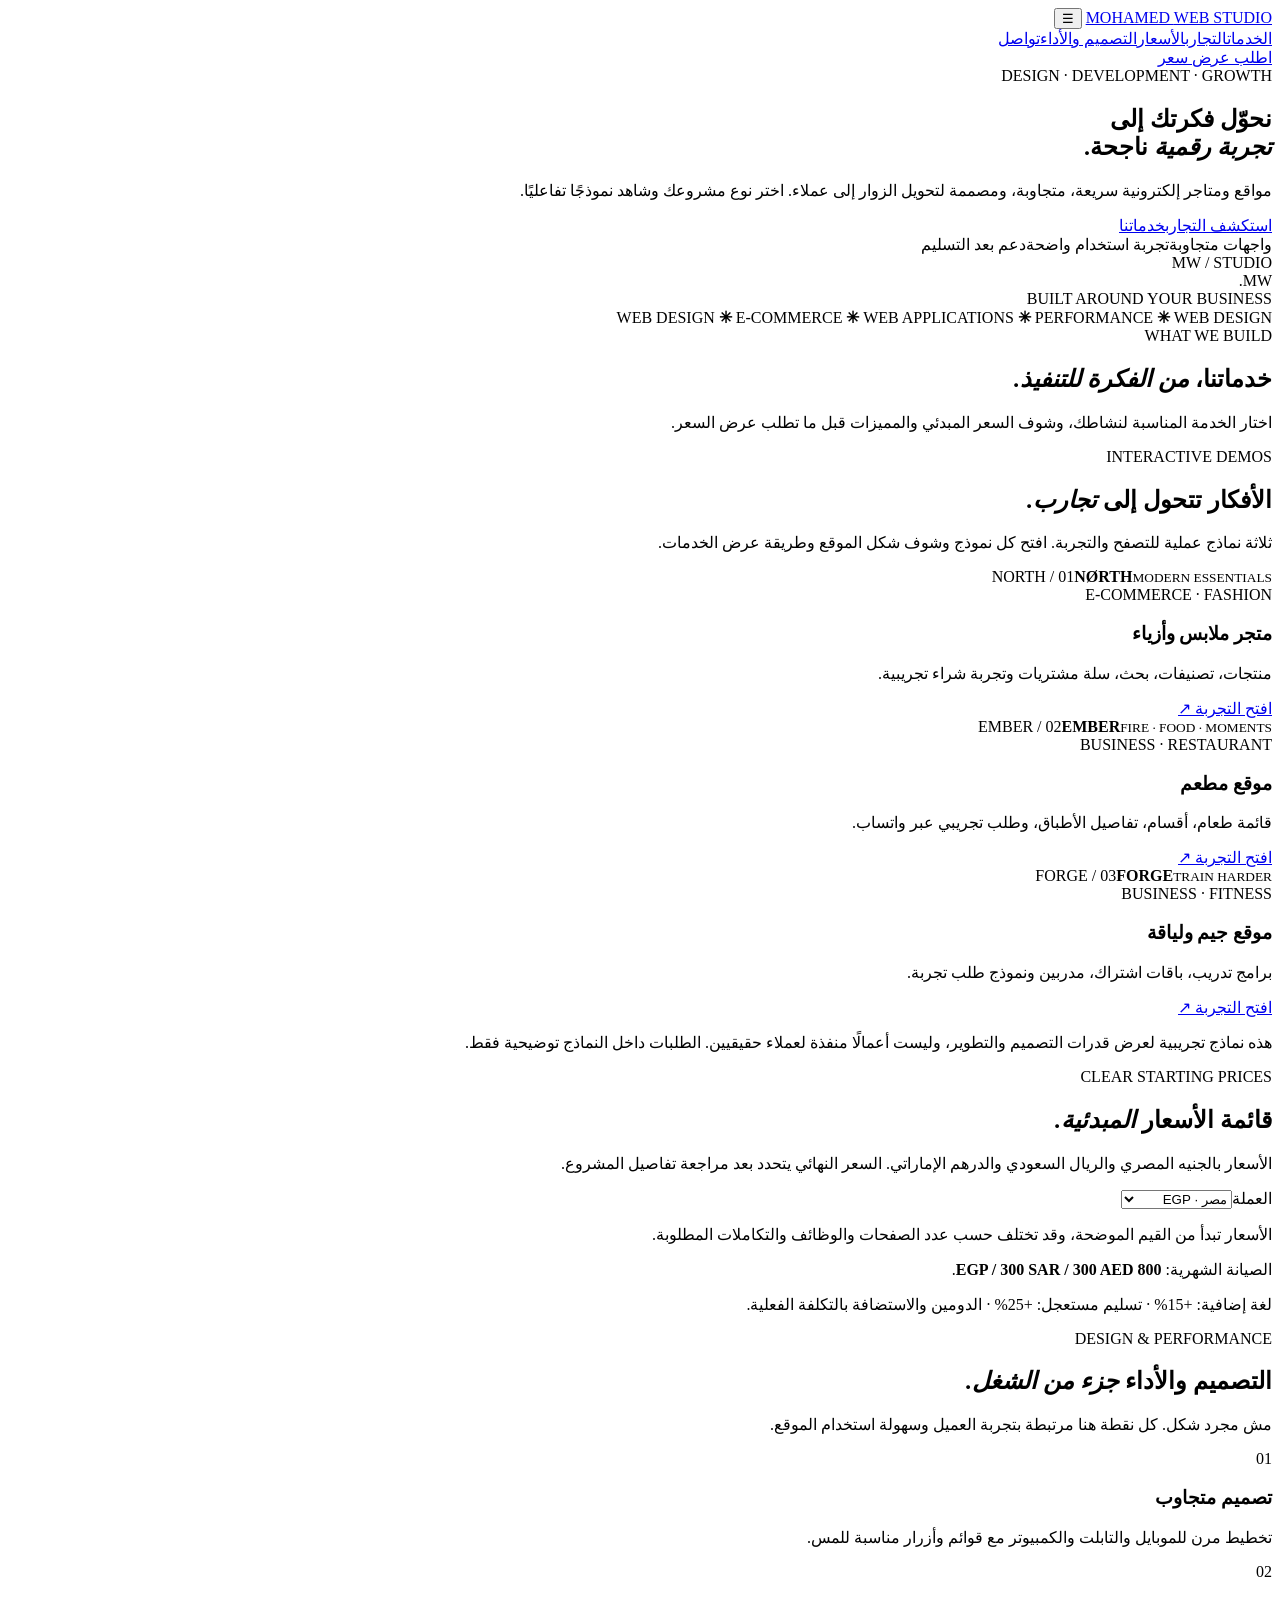
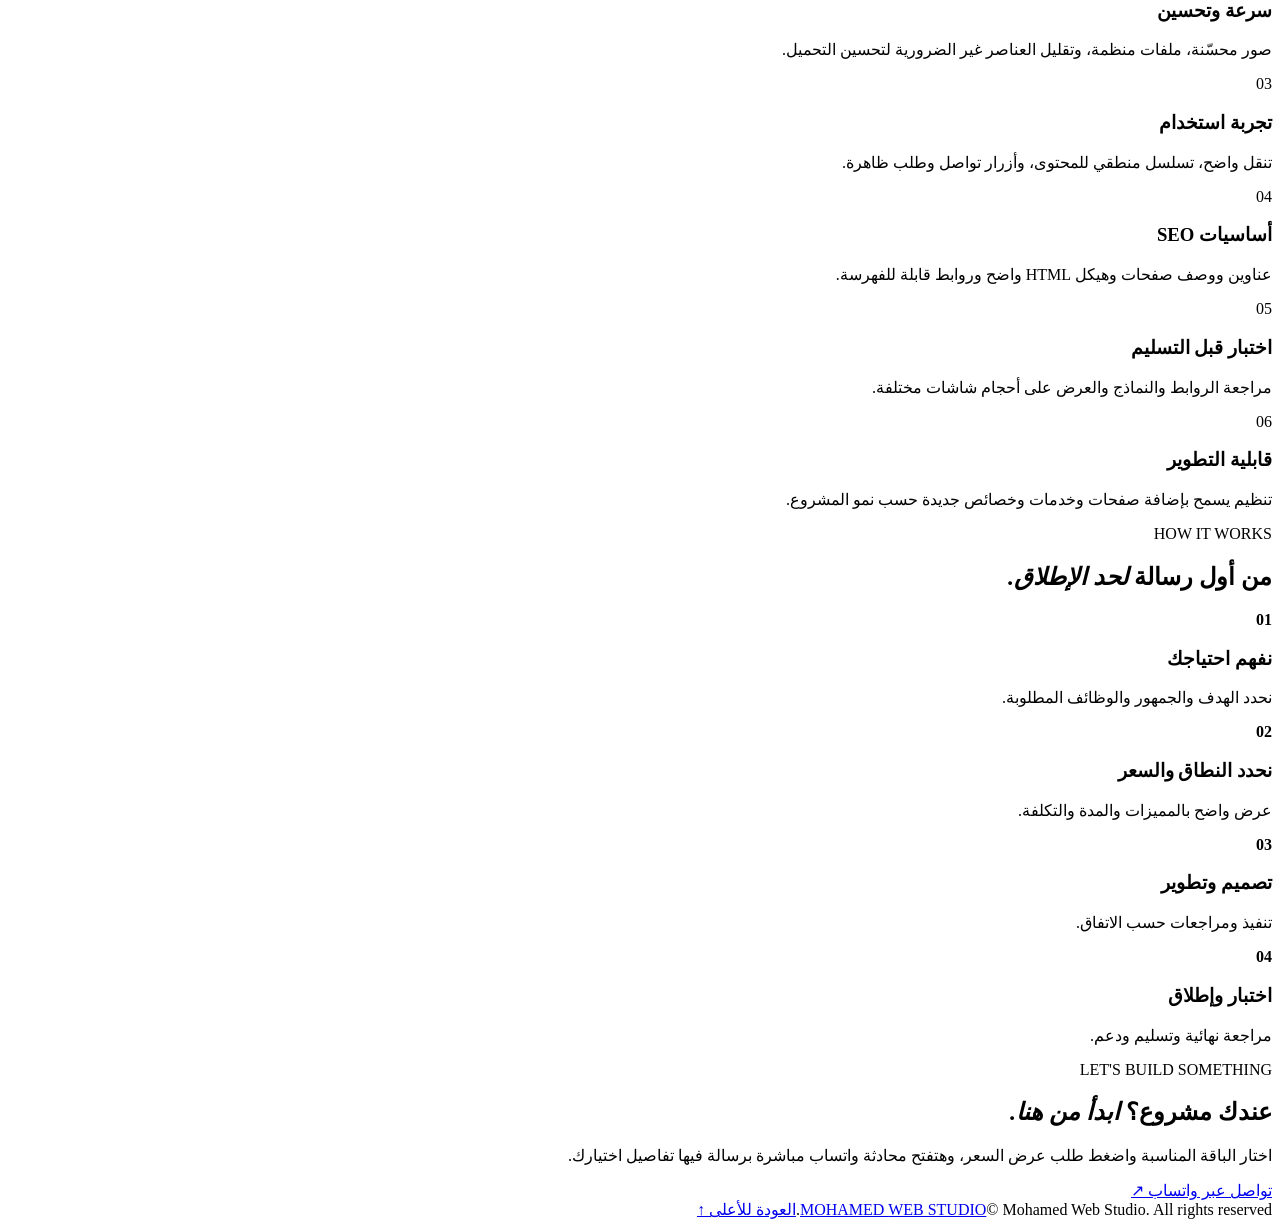
==== index.html @ cc0826a1 "Build Mohamed Web Studio portfolio with working concept demos and quote actions" ====
<!DOCTYPE html>
<html lang="ar" dir="rtl">
<head>
<meta charset="UTF-8"><meta name="viewport" content="width=device-width, initial-scale=1">
<meta name="theme-color" content="#090909"><meta name="description" content="Mohamed Web Studio | تصميم وتطوير مواقع ومتاجر إلكترونية">
<title>Mohamed Web Studio</title>
<link rel="preconnect" href="https://fonts.googleapis.com"><link rel="preconnect" href="https://fonts.gstatic.com" crossorigin>
<link href="https://fonts.googleapis.com/css2?family=Cairo:wght@400;500;600;700;800&family=Manrope:wght@400;600;700;800&display=swap" rel="stylesheet">
<link rel="stylesheet" href="style.css">
<script defer src="script.js"></script>
</head>
<body>
<header class="site-header"><div class="container nav">
<a class="brand" href="#home">MOHAMED <span>WEB STUDIO</span></a>
<button class="menu-toggle" aria-label="فتح القائمة" aria-expanded="false">☰</button>
<nav class="nav-links"><a href="#services">الخدمات</a><a href="#work">التجارب</a><a href="#pricing">الأسعار</a><a href="#process">التصميم والأداء</a><a href="#contact">تواصل</a></nav>
<a class="header-cta" href="#pricing">اطلب عرض سعر</a>
</div></header>
<main>
<section class="hero container" id="home"><div class="hero-copy"><span class="eyebrow">DESIGN · DEVELOPMENT · GROWTH</span><h1>نحوّل فكرتك إلى<br><em>تجربة رقمية</em> ناجحة.</h1><p>مواقع ومتاجر إلكترونية سريعة، متجاوبة، ومصممة لتحويل الزوار إلى عملاء. اختر نوع مشروعك وشاهد نموذجًا تفاعليًا.</p><div class="hero-actions"><a class="btn btn-primary" href="#work">استكشف التجارب</a><a class="btn btn-outline" href="#services">خدماتنا</a></div><div class="hero-meta"><span>واجهات متجاوبة</span><span>تجربة استخدام واضحة</span><span>دعم بعد التسليم</span></div></div><div class="hero-art"><div class="art-frame"><span class="art-label">MW / STUDIO</span><div class="art-monogram">MW<span>.</span></div><div class="art-bottom">BUILT AROUND YOUR BUSINESS</div><div class="art-orbit"></div></div></div></section>
<div class="ticker"><div class="container">WEB DESIGN <b>✳</b> E-COMMERCE <b>✳</b> WEB APPLICATIONS <b>✳</b> PERFORMANCE <b>✳</b> WEB DESIGN</div></div>
<section class="section container" id="services"><div class="section-heading"><div><span class="eyebrow">WHAT WE BUILD</span><h2>خدماتنا، <em>من الفكرة للتنفيذ.</em></h2></div><p>اختار الخدمة المناسبة لنشاطك، وشوف السعر المبدئي والمميزات قبل ما تطلب عرض السعر.</p></div><div class="service-grid" id="serviceGrid"></div></section>
<section class="section section-dark" id="work"><div class="container"><div class="section-heading"><div><span class="eyebrow">INTERACTIVE DEMOS</span><h2>الأفكار تتحول إلى <em>تجارب.</em></h2></div><p>ثلاثة نماذج عملية للتصفح والتجربة. افتح كل نموذج وشوف شكل الموقع وطريقة عرض الخدمات.</p></div><div class="demo-grid">
<article class="demo-card"><div class="demo-preview fashion"><span>NORTH / 01</span><strong>NØRTH</strong><small>MODERN ESSENTIALS</small></div><div class="demo-info"><div><span class="demo-type">E-COMMERCE · FASHION</span><h3>متجر ملابس وأزياء</h3><p>منتجات، تصنيفات، بحث، سلة مشتريات وتجربة شراء تجريبية.</p></div><a class="btn btn-small btn-primary" href="demos/north/index.html">افتح التجربة ↗</a></div></article>
<article class="demo-card"><div class="demo-preview ember"><span>EMBER / 02</span><strong>EMBER</strong><small>FIRE · FOOD · MOMENTS</small></div><div class="demo-info"><div><span class="demo-type">BUSINESS · RESTAURANT</span><h3>موقع مطعم</h3><p>قائمة طعام، أقسام، تفاصيل الأطباق، وطلب تجريبي عبر واتساب.</p></div><a class="btn btn-small btn-primary" href="demos/ember/index.html">افتح التجربة ↗</a></div></article>
<article class="demo-card"><div class="demo-preview forge"><span>FORGE / 03</span><strong>FORGE</strong><small>TRAIN HARDER</small></div><div class="demo-info"><div><span class="demo-type">BUSINESS · FITNESS</span><h3>موقع جيم ولياقة</h3><p>برامج تدريب، باقات اشتراك، مدربين ونموذج طلب تجربة.</p></div><a class="btn btn-small btn-primary" href="demos/forge/index.html">افتح التجربة ↗</a></div></article>
</div><p class="demo-disclaimer">هذه نماذج تجريبية لعرض قدرات التصميم والتطوير، وليست أعمالًا منفذة لعملاء حقيقيين. الطلبات داخل النماذج توضيحية فقط.</p></div></section>
<section class="section container" id="pricing"><div class="section-heading"><div><span class="eyebrow">CLEAR STARTING PRICES</span><h2>قائمة الأسعار <em>المبدئية.</em></h2></div><p>الأسعار بالجنيه المصري والريال السعودي والدرهم الإماراتي. السعر النهائي يتحدد بعد مراجعة تفاصيل المشروع.</p></div><div class="currency-row"><label for="currencySelect">العملة</label><select id="currencySelect"><option value="EGP">مصر · EGP</option><option value="SAR">السعودية · SAR</option><option value="AED">الإمارات · AED</option></select></div><div class="pricing-grid" id="pricingGrid"></div><div class="price-notes"><p>الأسعار تبدأ من القيم الموضحة، وقد تختلف حسب عدد الصفحات والوظائف والتكاملات المطلوبة.</p><p>الصيانة الشهرية: <strong>800 EGP / 300 SAR / 300 AED</strong>.</p><p>لغة إضافية: +15% · تسليم مستعجل: +25% · الدومين والاستضافة بالتكلفة الفعلية.</p></div></section>
<section class="section section-dark" id="process"><div class="container"><div class="section-heading"><div><span class="eyebrow">DESIGN & PERFORMANCE</span><h2>التصميم والأداء <em>جزء من الشغل.</em></h2></div><p>مش مجرد شكل. كل نقطة هنا مرتبطة بتجربة العميل وسهولة استخدام الموقع.</p></div><div class="feature-grid">
<div class="feature"><span>01</span><h3>تصميم متجاوب</h3><p>تخطيط مرن للموبايل والتابلت والكمبيوتر مع قوائم وأزرار مناسبة للمس.</p></div>
<div class="feature"><span>02</span><h3>سرعة وتحسين</h3><p>صور محسّنة، ملفات منظمة، وتقليل العناصر غير الضرورية لتحسين التحميل.</p></div>
<div class="feature"><span>03</span><h3>تجربة استخدام</h3><p>تنقل واضح، تسلسل منطقي للمحتوى، وأزرار تواصل وطلب ظاهرة.</p></div>
<div class="feature"><span>04</span><h3>أساسيات SEO</h3><p>عناوين ووصف صفحات وهيكل HTML واضح وروابط قابلة للفهرسة.</p></div>
<div class="feature"><span>05</span><h3>اختبار قبل التسليم</h3><p>مراجعة الروابط والنماذج والعرض على أحجام شاشات مختلفة.</p></div>
<div class="feature"><span>06</span><h3>قابلية التطوير</h3><p>تنظيم يسمح بإضافة صفحات وخدمات وخصائص جديدة حسب نمو المشروع.</p></div>
</div></div></section>
<section class="section container" id="processSteps"><div class="section-heading"><div><span class="eyebrow">HOW IT WORKS</span><h2>من أول رسالة <em>لحد الإطلاق.</em></h2></div></div><div class="steps"><div><b>01</b><h3>نفهم احتياجك</h3><p>نحدد الهدف والجمهور والوظائف المطلوبة.</p></div><div><b>02</b><h3>نحدد النطاق والسعر</h3><p>عرض واضح بالمميزات والمدة والتكلفة.</p></div><div><b>03</b><h3>تصميم وتطوير</h3><p>تنفيذ ومراجعات حسب الاتفاق.</p></div><div><b>04</b><h3>اختبار وإطلاق</h3><p>مراجعة نهائية وتسليم ودعم.</p></div></div></section>
<section class="section container" id="contact"><div class="contact-panel"><span class="eyebrow">LET'S BUILD SOMETHING</span><h2>عندك مشروع؟ <em>ابدأ من هنا.</em></h2><p>اختار الباقة المناسبة واضغط طلب عرض السعر، وهتفتح محادثة واتساب مباشرة برسالة فيها تفاصيل اختيارك.</p><a class="btn btn-primary" href="https://wa.me/201001879213?text=Hello%2C%20I%20would%20like%20to%20discuss%20a%20website%20project." target="_blank" rel="noopener">تواصل عبر واتساب ↗</a></div></section>
</main><footer><div class="container footer-row"><a class="brand" href="#home">MOHAMED <span>WEB STUDIO</span></a><span>© <span id="year"></span> Mohamed Web Studio. All rights reserved.</span><a href="#home">العودة للأعلى ↑</a></div></footer>
</body></html>
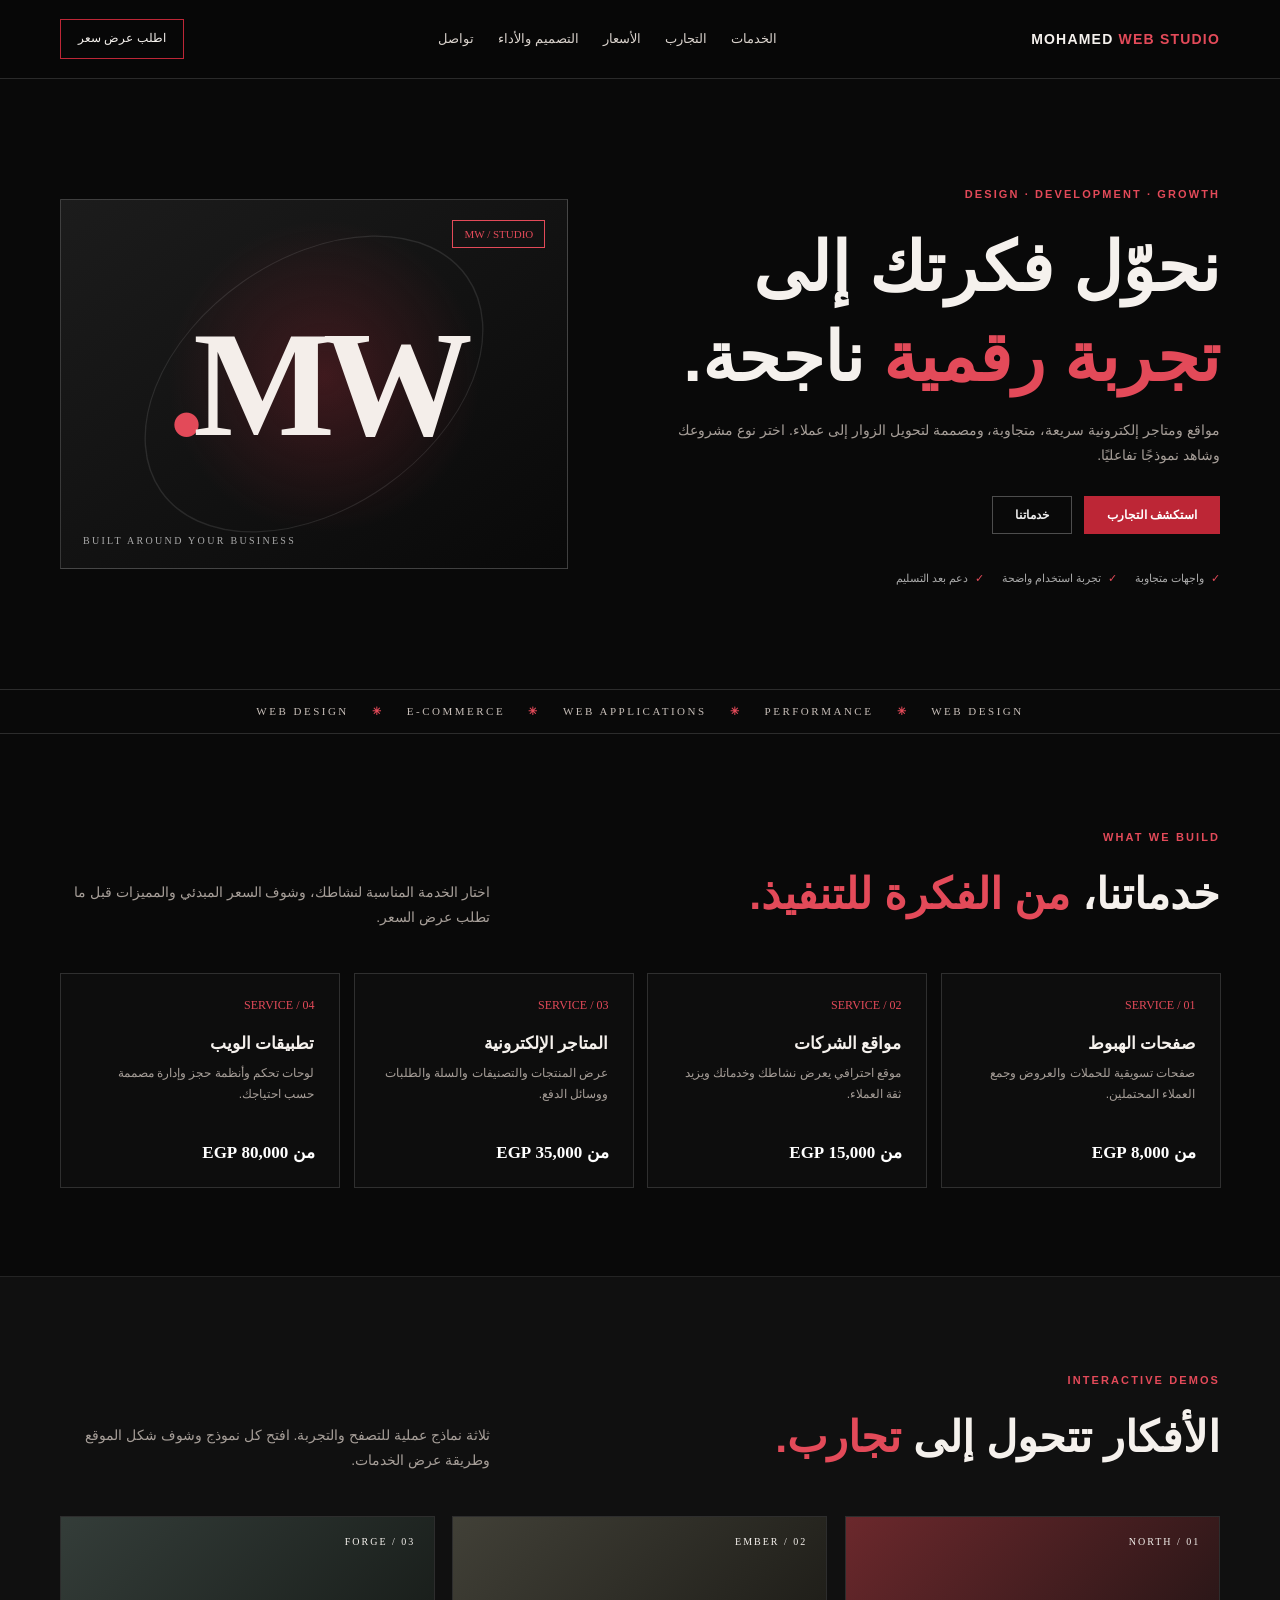
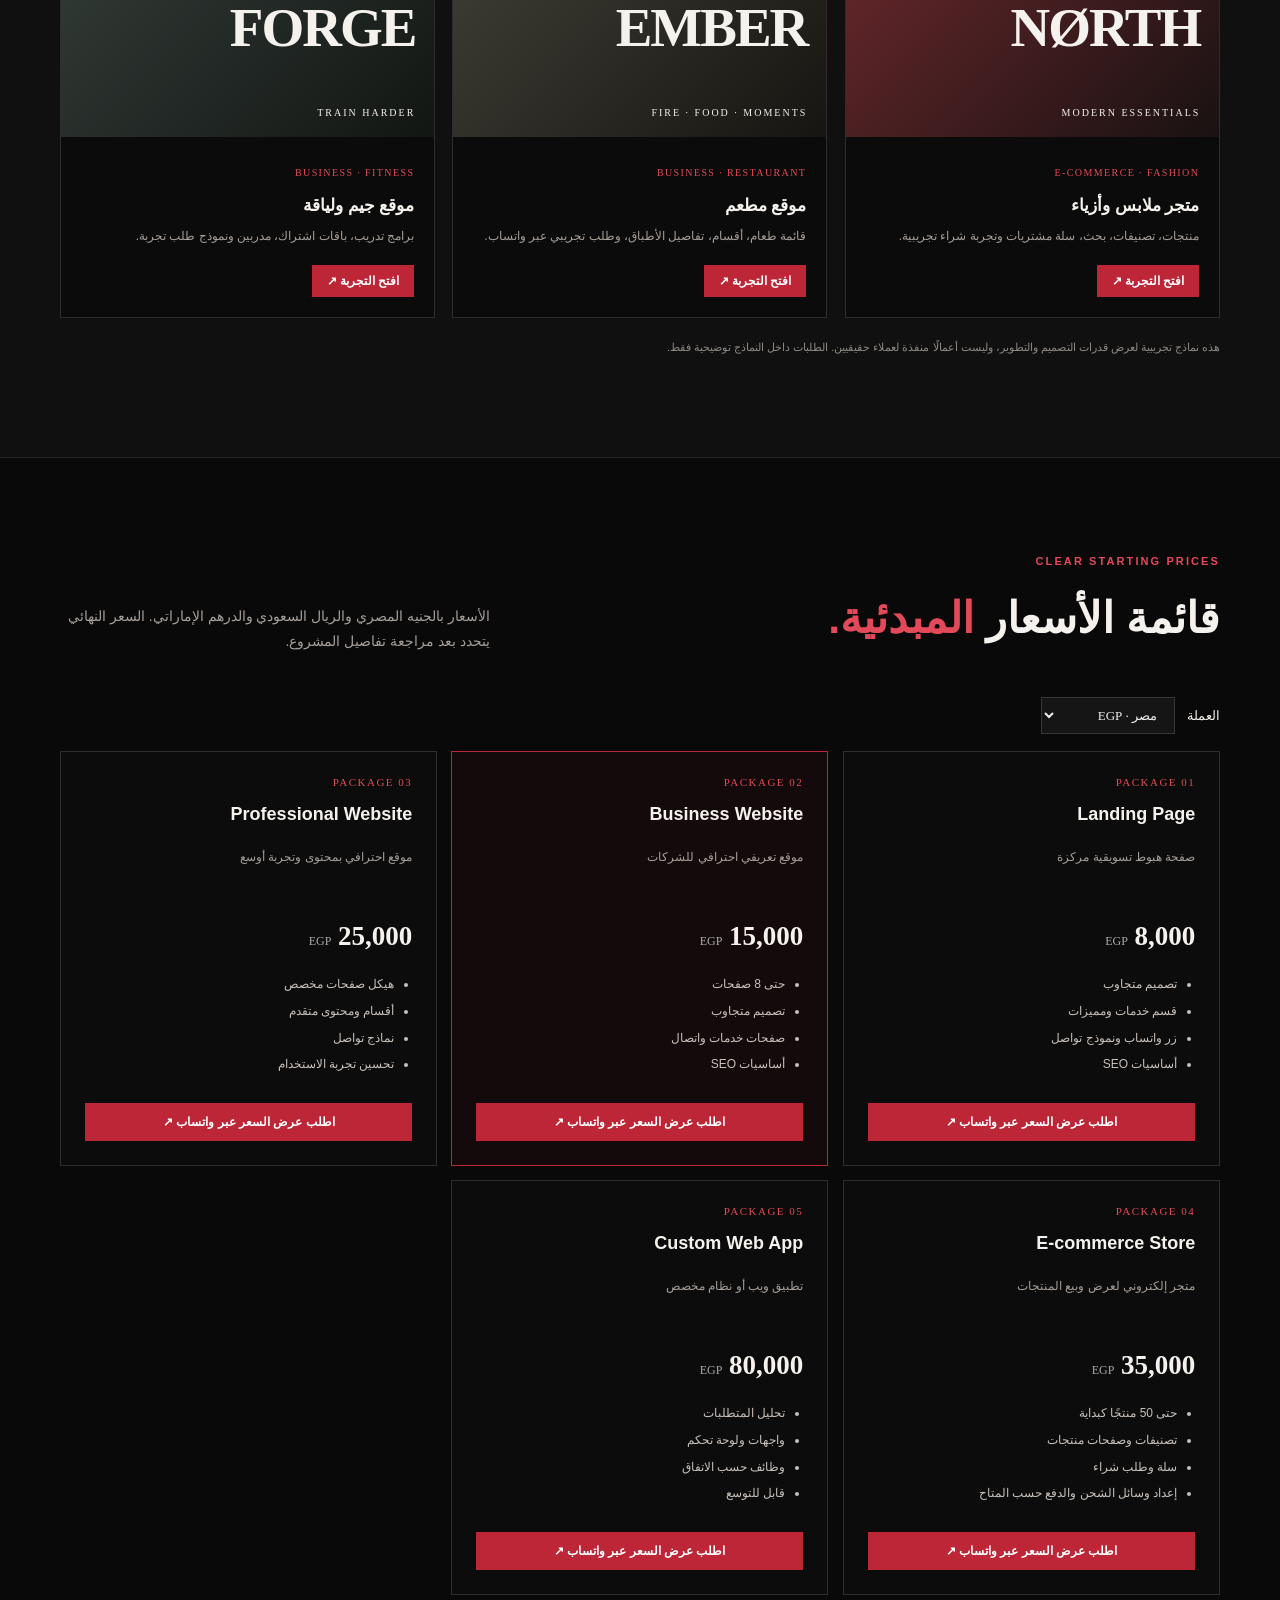
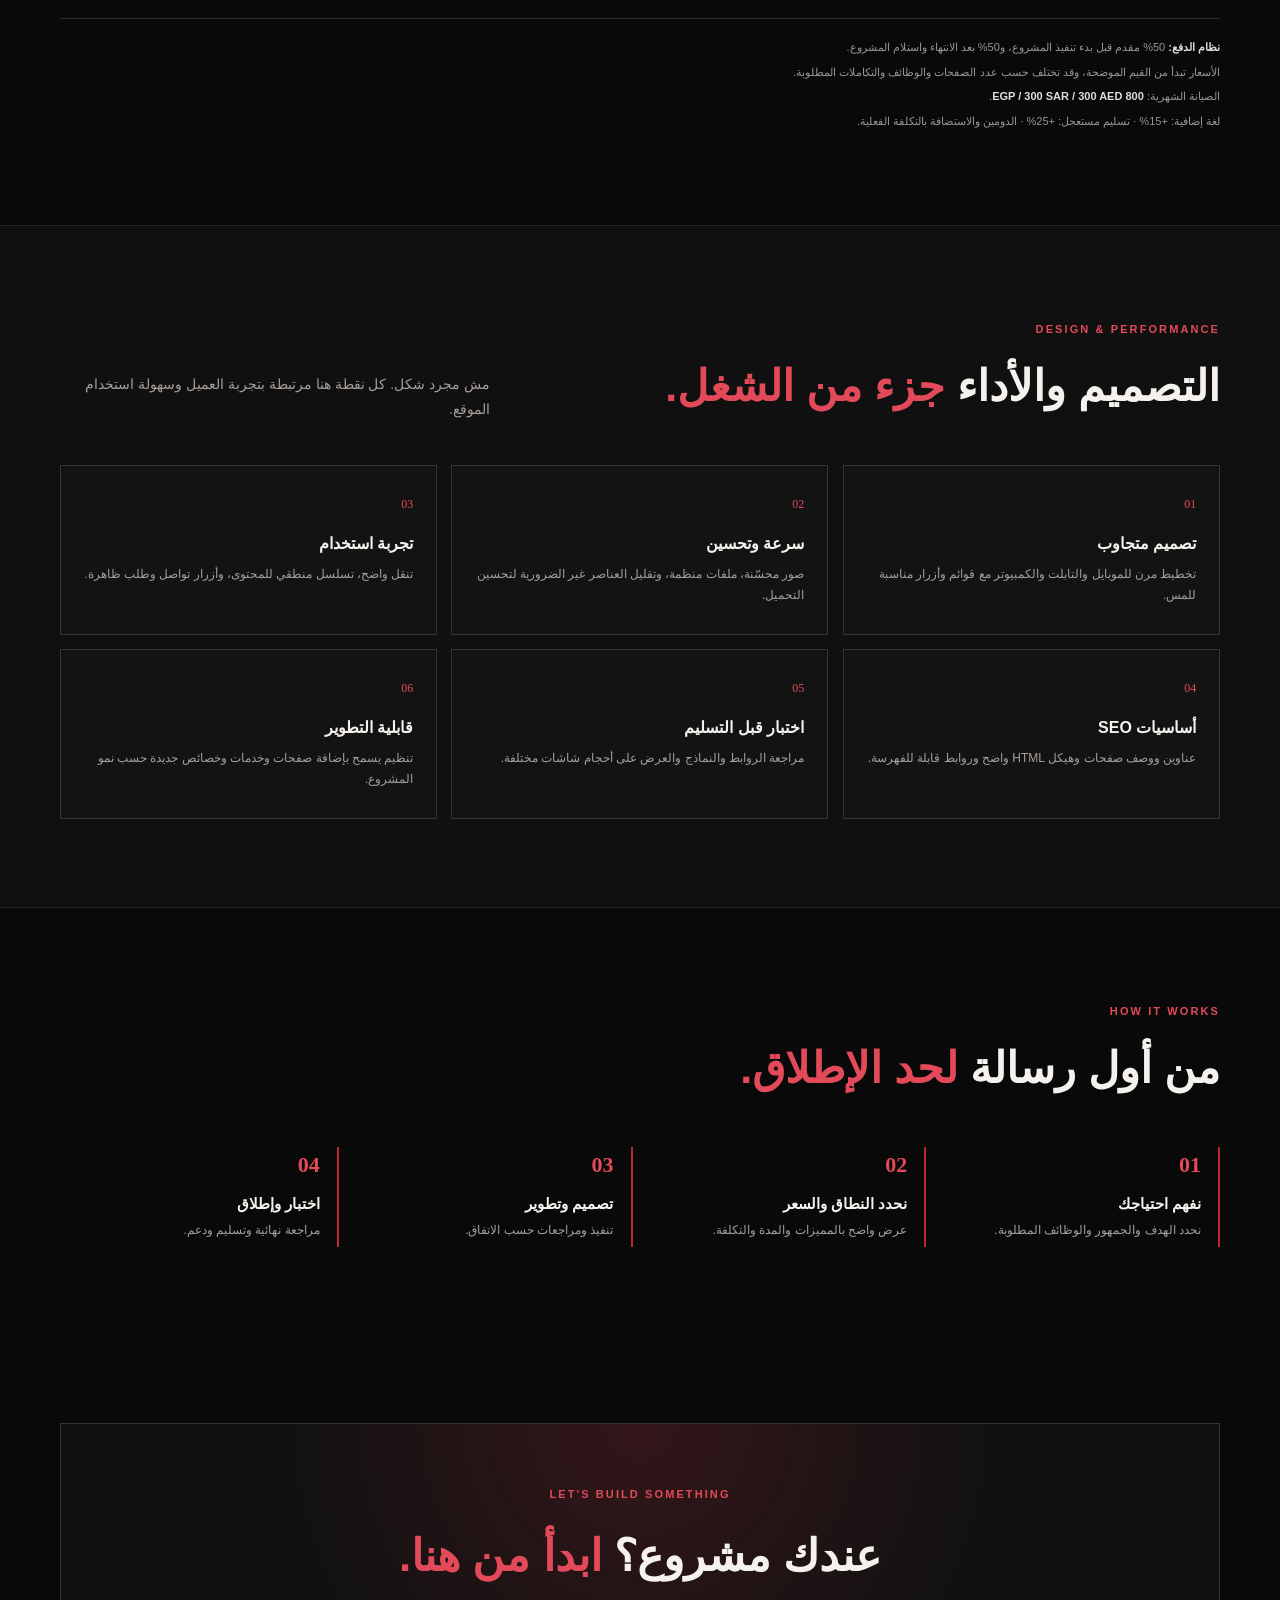
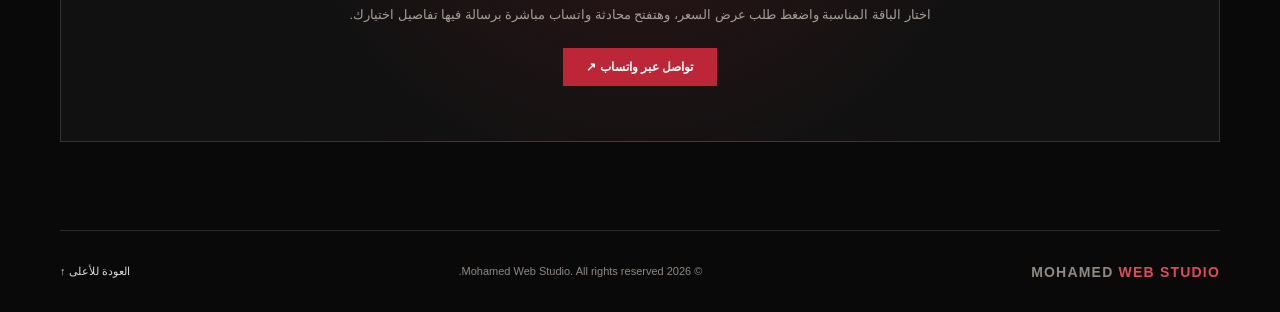
==== commit e81f9882: "Add 50/50 project payment terms to pricing section" ====
--- a/index.html
+++ b/index.html
@@ -25,7 +25,12 @@
 <article class="demo-card"><div class="demo-preview ember"><span>EMBER / 02</span><strong>EMBER</strong><small>FIRE · FOOD · MOMENTS</small></div><div class="demo-info"><div><span class="demo-type">BUSINESS · RESTAURANT</span><h3>موقع مطعم</h3><p>قائمة طعام، أقسام، تفاصيل الأطباق، وطلب تجريبي عبر واتساب.</p></div><a class="btn btn-small btn-primary" href="demos/ember/index.html">افتح التجربة ↗</a></div></article>
 <article class="demo-card"><div class="demo-preview forge"><span>FORGE / 03</span><strong>FORGE</strong><small>TRAIN HARDER</small></div><div class="demo-info"><div><span class="demo-type">BUSINESS · FITNESS</span><h3>موقع جيم ولياقة</h3><p>برامج تدريب، باقات اشتراك، مدربين ونموذج طلب تجربة.</p></div><a class="btn btn-small btn-primary" href="demos/forge/index.html">افتح التجربة ↗</a></div></article>
 </div><p class="demo-disclaimer">هذه نماذج تجريبية لعرض قدرات التصميم والتطوير، وليست أعمالًا منفذة لعملاء حقيقيين. الطلبات داخل النماذج توضيحية فقط.</p></div></section>
-<section class="section container" id="pricing"><div class="section-heading"><div><span class="eyebrow">CLEAR STARTING PRICES</span><h2>قائمة الأسعار <em>المبدئية.</em></h2></div><p>الأسعار بالجنيه المصري والريال السعودي والدرهم الإماراتي. السعر النهائي يتحدد بعد مراجعة تفاصيل المشروع.</p></div><div class="currency-row"><label for="currencySelect">العملة</label><select id="currencySelect"><option value="EGP">مصر · EGP</option><option value="SAR">السعودية · SAR</option><option value="AED">الإمارات · AED</option></select></div><div class="pricing-grid" id="pricingGrid"></div><div class="price-notes"><p>الأسعار تبدأ من القيم الموضحة، وقد تختلف حسب عدد الصفحات والوظائف والتكاملات المطلوبة.</p><p>الصيانة الشهرية: <strong>800 EGP / 300 SAR / 300 AED</strong>.</p><p>لغة إضافية: +15% · تسليم مستعجل: +25% · الدومين والاستضافة بالتكلفة الفعلية.</p></div></section>
+<section class="section container" id="pricing"><div class="section-heading"><div><span class="eyebrow">CLEAR STARTING PRICES</span><h2>قائمة الأسعار <em>المبدئية.</em></h2></div><p>الأسعار بالجنيه المصري والريال السعودي والدرهم الإماراتي. السعر النهائي يتحدد بعد مراجعة تفاصيل المشروع.</p></div><div class="currency-row"><label for="currencySelect">العملة</label><select id="currencySelect"><option value="EGP">مصر · EGP</option><option value="SAR">السعودية · SAR</option><option value="AED">الإمارات · AED</option></select></div><div class="pricing-grid" id="pricingGrid"></div><div class="price-notes">
+<p><strong>نظام الدفع:</strong> 50% مقدم قبل بدء تنفيذ المشروع، و50% بعد الانتهاء واستلام المشروع.</p>
+<p>الأسعار تبدأ من القيم الموضحة، وقد تختلف حسب عدد الصفحات والوظائف والتكاملات المطلوبة.</p>
+<p>الصيانة الشهرية: <strong>800 EGP / 300 SAR / 300 AED</strong>.</p>
+<p>لغة إضافية: +15% · تسليم مستعجل: +25% · الدومين والاستضافة بالتكلفة الفعلية.</p>
+</div></section>
 <section class="section section-dark" id="process"><div class="container"><div class="section-heading"><div><span class="eyebrow">DESIGN & PERFORMANCE</span><h2>التصميم والأداء <em>جزء من الشغل.</em></h2></div><p>مش مجرد شكل. كل نقطة هنا مرتبطة بتجربة العميل وسهولة استخدام الموقع.</p></div><div class="feature-grid">
 <div class="feature"><span>01</span><h3>تصميم متجاوب</h3><p>تخطيط مرن للموبايل والتابلت والكمبيوتر مع قوائم وأزرار مناسبة للمس.</p></div>
 <div class="feature"><span>02</span><h3>سرعة وتحسين</h3><p>صور محسّنة، ملفات منظمة، وتقليل العناصر غير الضرورية لتحسين التحميل.</p></div>
--- a/style.css
+++ b/style.css
@@ -0,0 +1,29 @@
+:root{--bg:#090909;--panel:#111;--panel2:#171313;--text:#f5f1ed;--muted:#a69e98;--red:#bd2636;--red2:#e34a59;--line:#ffffff24;--max:1160px}*{box-sizing:border-box}html{scroll-behavior:smooth;scroll-padding-top:90px}body{margin:0;background:var(--bg);color:var(--text);font-family:Cairo,Arial,sans-serif;line-height:1.8}a{color:inherit;text-decoration:none}.container{width:min(var(--max),calc(100% - 40px));margin-inline:auto}.site-header{position:sticky;top:0;z-index:20;background:#080808ed;backdrop-filter:blur(14px);border-bottom:1px solid var(--line)}.nav{height:78px;display:flex;align-items:center;justify-content:space-between;gap:20px}.brand{font:800 14px Manrope,sans-serif;letter-spacing:1.2px;white-space:nowrap}.brand span{color:var(--red2)}.nav-links{display:flex;gap:24px}.nav-links a{font-size:13px;color:#d9d2cc;transition:.2s}.nav-links a:hover{color:var(--red2)}.header-cta{border:1px solid var(--red);padding:8px 17px;font-size:12px}.menu-toggle{display:none;background:none;border:1px solid var(--line);color:#fff;padding:8px 12px;font-size:18px}.hero{min-height:610px;display:grid;grid-template-columns:1.08fr .92fr;align-items:center;gap:55px;padding-block:70px}.eyebrow{display:inline-block;color:var(--red2);font:700 11px Manrope,sans-serif;letter-spacing:2.1px}.hero h1{font-size:clamp(40px,5.6vw,68px);line-height:1.32;margin:15px 0}.hero h1 em,.section-heading h2 em,.contact-panel h2 em{font-style:normal;color:var(--red2)}.hero-copy>p,.section-heading>p{max-width:560px;color:var(--muted);font-size:14px}.hero-actions{display:flex;gap:12px;margin-top:28px;flex-wrap:wrap}.btn{display:inline-flex;justify-content:center;align-items:center;gap:8px;padding:11px 22px;border:1px solid transparent;font:700 12px Cairo,sans-serif;cursor:pointer;transition:transform .2s,background .2s}.btn:hover{transform:translateY(-2px)}.btn-primary{background:var(--red);color:white}.btn-primary:hover{background:#d23748}.btn-outline{border-color:#ffffff46;color:#eee}.btn-small{padding:8px 14px;white-space:nowrap}.hero-meta{display:flex;gap:18px;flex-wrap:wrap;margin-top:35px;color:#aaa;font-size:11px}.hero-meta span:before{content:'✓';color:var(--red2);margin-left:7px}.hero-art{min-width:0}.art-frame{height:370px;border:1px solid #ffffff30;background:radial-gradient(circle at 52% 48%,#92263258,transparent 48%),linear-gradient(145deg,#1c1c1c,#090909);position:relative;display:grid;place-items:center;overflow:hidden}.art-label{position:absolute;top:20px;right:22px;border:1px solid var(--red2);padding:7px 11px;color:var(--red2);font:11px Manrope}.art-monogram{font:800 clamp(90px,13vw,150px)/1 Manrope;letter-spacing:-12px;color:#f4eeea}.art-monogram span{color:var(--red2)}.art-bottom{position:absolute;bottom:22px;left:22px;color:#aaa;font:10px Manrope;letter-spacing:2.3px}.art-orbit{position:absolute;width:250px;height:250px;border:1px solid #ffffff1a;border-radius:50%;transform:rotate(-35deg) scaleX(1.5)}.ticker{border-block:1px solid var(--line);padding:15px 0;color:#c7beb8;font:11px Manrope;letter-spacing:2.5px;text-align:center}.ticker b{color:var(--red2);padding:0 18px}.section{padding-block:88px}.section-dark{background:#101010;border-block:1px solid #ffffff15;padding-block:88px}.section-heading{display:flex;align-items:end;justify-content:space-between;gap:30px;margin-bottom:35px}.section-heading h2{font-size:clamp(29px,4vw,43px);margin:5px 0}.section-heading>p{max-width:430px;margin:0 0 8px}.service-grid{display:grid;grid-template-columns:repeat(4,1fr);gap:14px}.service-card{background:#ffffff05;border:1px solid var(--line);padding:24px;min-height:215px;display:flex;flex-direction:column}.service-card .number{font:12px Manrope;color:var(--red2)}.service-card h3{font-size:17px;margin:16px 0 3px}.service-card p{font-size:12px;color:var(--muted);margin:0 0 16px}.service-card .service-price{margin-top:auto;font:700 17px Manrope;color:#fff}.service-price small{font:11px Cairo;color:#aaa}.demo-grid{display:grid;grid-template-columns:repeat(3,1fr);gap:17px}.demo-card{background:#0b0b0b;border:1px solid var(--line);min-width:0}.demo-preview{height:220px;padding:19px;display:flex;flex-direction:column;justify-content:space-between;overflow:hidden}.demo-preview span,.demo-preview small{font:10px Manrope;letter-spacing:2px}.demo-preview strong{font:800 clamp(34px,5vw,55px) Manrope;letter-spacing:-2px}.fashion{background:linear-gradient(135deg,#6b282c,#191212)}.ember{background:linear-gradient(135deg,#414037,#161511)}.forge{background:linear-gradient(135deg,#343d39,#121613)}.demo-info{padding:20px;display:flex;flex-direction:column;align-items:start;gap:17px}.demo-type{color:var(--red2);font:10px Manrope;letter-spacing:1.4px}.demo-info h3{margin:5px 0;font-size:17px}.demo-info p{margin:0;color:var(--muted);font-size:12px}.demo-disclaimer{color:#8f8984;font-size:11px;margin-top:20px}.currency-row{display:flex;align-items:center;gap:12px;margin-bottom:17px;font-size:13px}.currency-row select{background:#151515;color:#eee;border:1px solid var(--line);padding:9px 13px;font:13px Cairo}.pricing-grid{display:grid;grid-template-columns:repeat(3,1fr);gap:14px}.price-card{border:1px solid var(--line);padding:24px;background:#ffffff04;display:flex;flex-direction:column}.price-card.featured{border-color:var(--red);background:#9e202b13}.price-card .tier{color:var(--red2);font:11px Manrope;letter-spacing:1.5px}.price-card h3{margin:10px 0 5px;font-size:18px}.price-card p{font-size:12px;color:var(--muted);min-height:48px}.price-value{font:800 27px Manrope;margin:14px 0 17px}.price-value small{font:12px Cairo;color:#aaa}.price-card ul{padding:0 18px 0 0;margin:0 0 22px;color:#c8c0ba;font-size:12px;flex:1}.price-card li{margin:5px 0}.price-card .quote-btn{width:100%}.price-notes{border-top:1px solid var(--line);margin-top:23px;padding-top:14px;color:#9c948e;font-size:11px}.price-notes p{margin:5px 0}.price-notes strong{color:#ddd}.feature-grid{display:grid;grid-template-columns:repeat(3,1fr);gap:14px}.feature{border:1px solid var(--line);padding:23px;min-height:170px;background:#ffffff04}.feature>span{color:var(--red2);font:12px Manrope}.feature h3{margin:12px 0 5px;font-size:16px}.feature p{font-size:12px;color:var(--muted);margin:0}.steps{display:grid;grid-template-columns:repeat(4,1fr);gap:15px}.steps>div{border-right:2px solid var(--red);padding:5px 17px 5px 5px}.steps b{font:700 22px Manrope;color:var(--red2)}.steps h3{font-size:15px;margin:8px 0 3px}.steps p{font-size:12px;color:var(--muted);margin:0}.contact-panel{padding:55px 25px;text-align:center;border:1px solid #ffffff25;background:radial-gradient(circle at 50% 0,#98253242,transparent 55%),#111}.contact-panel h2{font-size:clamp(30px,4vw,44px);margin:8px 0}.contact-panel p{color:var(--muted);font-size:13px;max-width:620px;margin:0 auto 22px}.footer-row{min-height:82px;display:flex;align-items:center;justify-content:space-between;gap:15px;color:#8f8984;font-size:11px;border-top:1px solid var(--line)}.footer-row>a:last-child{color:#ddd}
+
+/* Subtle 3D lift: all portfolio cards rise toward the viewer on hover. */
+.service-grid,.demo-grid,.pricing-grid,.feature-grid{perspective:1000px}
+.service-card,.demo-card,.price-card,.feature{
+  position:relative;
+  transform:translate3d(0,0,0) scale(1);
+  transform-style:preserve-3d;
+  transition:transform .38s cubic-bezier(.2,.75,.25,1),box-shadow .38s ease,border-color .38s ease,background-color .38s ease;
+  will-change:transform;
+}
+@media (hover:hover) and (pointer:fine){
+  .service-card:hover,.demo-card:hover,.price-card:hover,.feature:hover{
+    z-index:3;
+    transform:perspective(900px) translate3d(0,-10px,24px) rotateX(1.5deg) rotateY(-1deg) scale(1.025);
+    border-color:#e34a5980;
+    box-shadow:0 22px 42px #0009,0 0 24px #bd263622;
+  }
+  .demo-card:hover .demo-preview{filter:saturate(1.15) brightness(1.08)}
+  .demo-preview{transition:filter .38s ease}
+  .service-card:hover .number,.feature:hover>span{ text-shadow:0 0 14px #e34a59a0 }
+}
+@media(prefers-reduced-motion:reduce){
+  .service-card,.demo-card,.price-card,.feature,.demo-preview{transition:none}
+  .service-card:hover,.demo-card:hover,.price-card:hover,.feature:hover{transform:none}
+}
+@media(max-width:850px){.nav-links{gap:13px}.hero{gap:25px}.service-grid{grid-template-columns:repeat(2,1fr)}.feature-grid{grid-template-columns:repeat(2,1fr)}}
+@media(max-width:650px){.container{width:calc(100% - 30px)}.nav{height:68px;flex-wrap:wrap}.menu-toggle{display:block;margin-inline-start:auto}.header-cta{display:none}.nav-links{display:none;position:absolute;top:68px;right:0;left:0;background:#0b0b0b;border-bottom:1px solid var(--line);padding:16px 20px;flex-direction:column;gap:10px}.nav-links.open{display:flex}.hero{grid-template-columns:1fr;padding-block:48px;min-height:auto}.hero h1{font-size:43px}.art-frame{height:255px}.art-monogram{font-size:100px}.section,.section-dark{padding-block:62px}.section-heading{display:block}.section-heading>p{margin-top:12px}.service-grid{grid-template-columns:1fr 1fr;gap:10px}.service-card{padding:16px;min-height:208px}.demo-grid,.pricing-grid{grid-template-columns:1fr}.demo-preview{height:190px}.demo-preview strong{font-size:49px}.feature-grid{grid-template-columns:1fr 1fr;gap:10px}.feature{padding:16px}.steps{grid-template-columns:1fr 1fr;gap:18px}.contact-panel{padding:38px 17px}.footer-row{padding-block:20px;flex-direction:column;text-align:center;justify-content:center}.ticker{font-size:9px;letter-spacing:1px}.ticker b{padding:0 6px}}
+@media(max-width:370px){.service-grid,.feature-grid,.steps{grid-template-columns:1fr}.hero h1{font-size:37px}}
